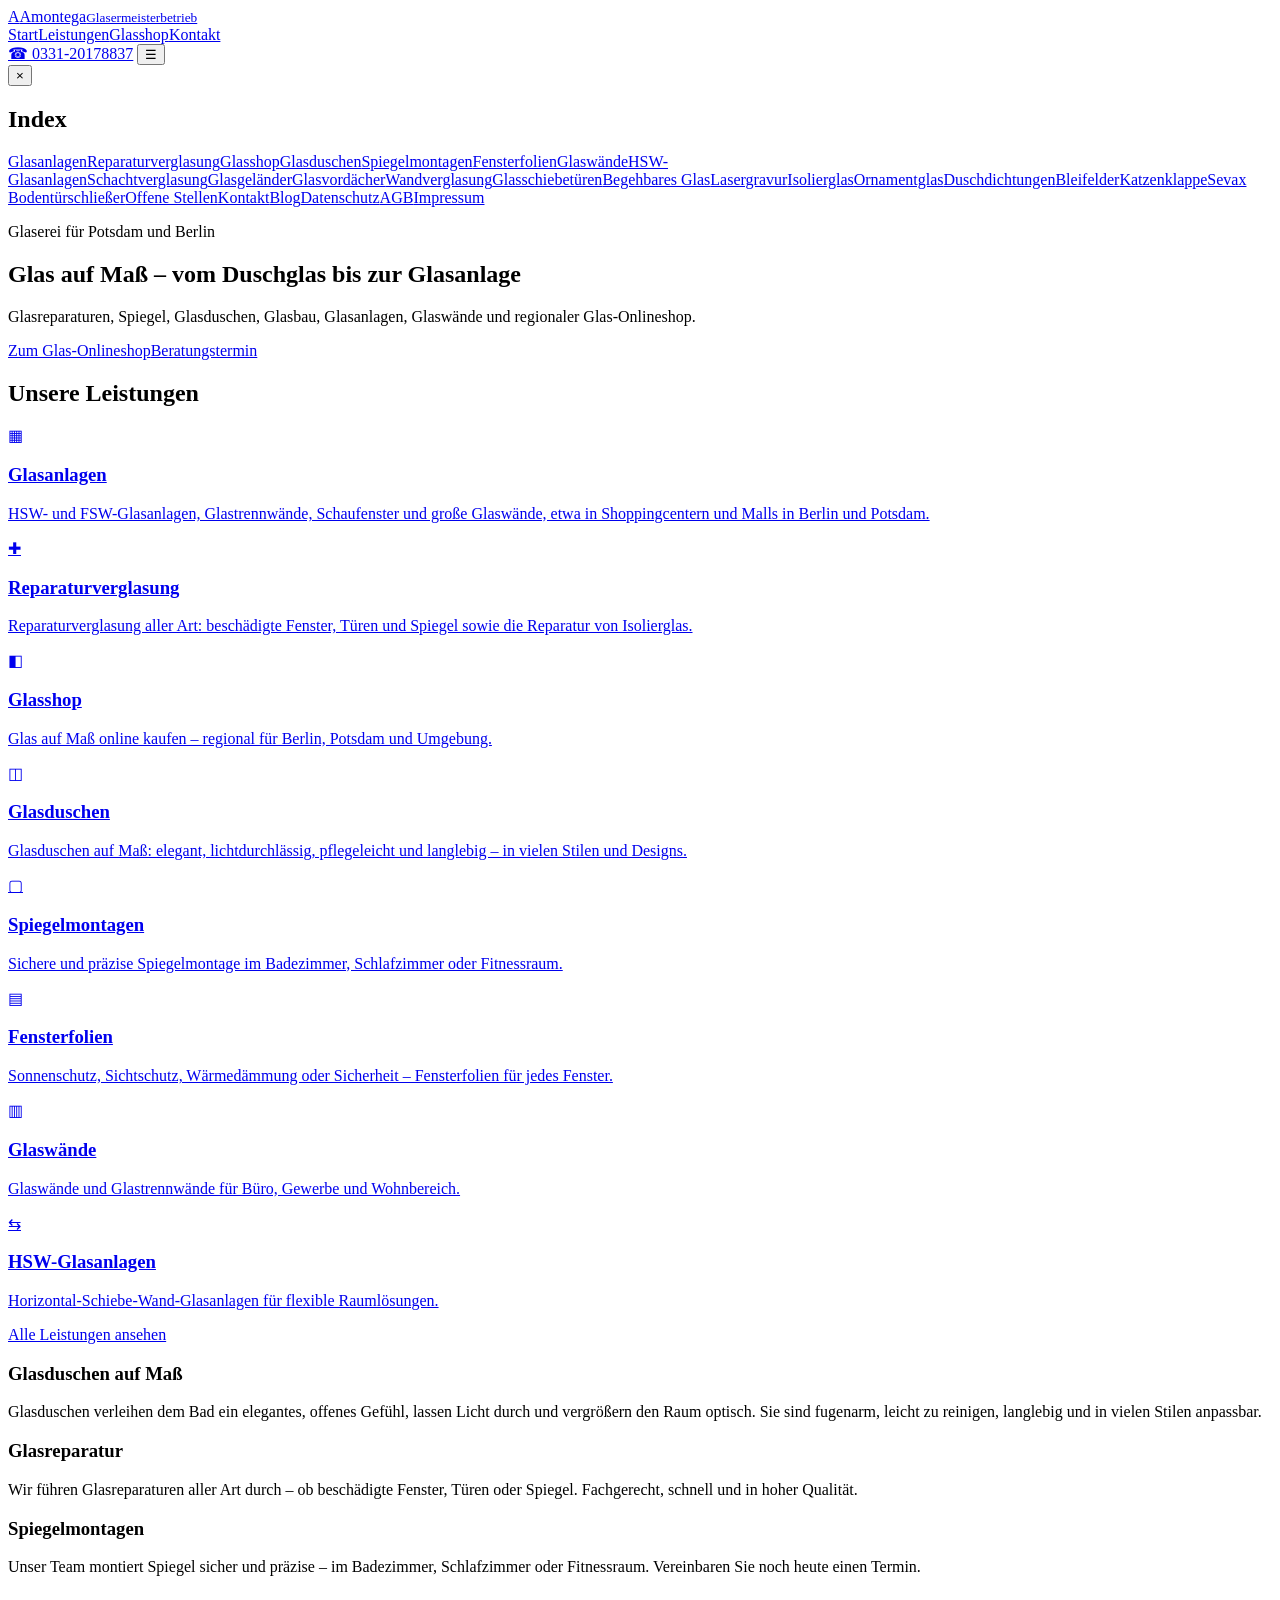
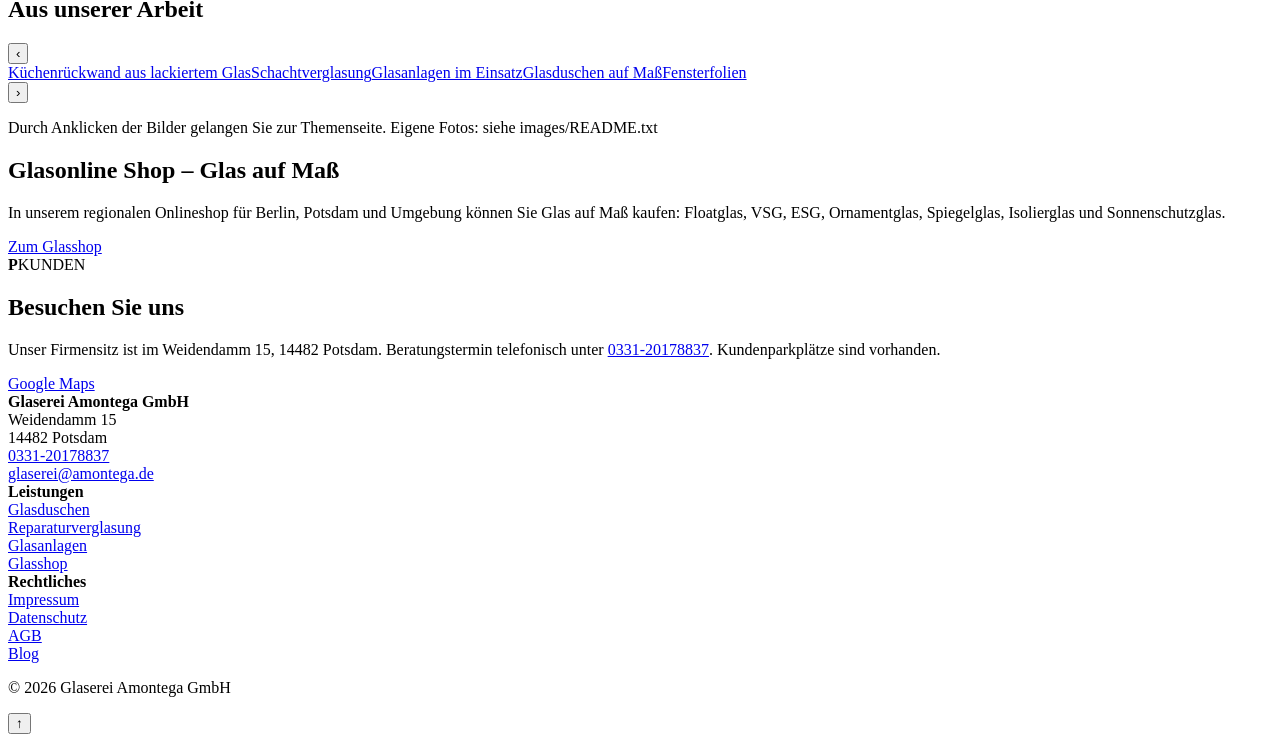
==== index.html @ 64cfe0cf "Add files via upload" ====
<!DOCTYPE html>
<html lang="de"><head><meta charset="utf-8"><meta name="viewport" content="width=device-width,initial-scale=1">
<title>Glaserei Potsdam & Berlin | Glaserei Amontega GmbH Potsdam</title>
<meta name="description" content="Glaserei Amontega GmbH in Potsdam: Glasduschen, Reparaturverglasung, Glasanlagen, Spiegel, Glas auf Maß für Berlin und Potsdam.">
<link rel="stylesheet" href="css/style.css"></head><body>
<div id="cookie" class="cookie" hidden>Diese Seite benutzt Cookies, lesen Sie bitte die <a href="datenschutz.html">Datenschutzhinweise</a>.<button id="cookieOk" aria-label="Schließen">×</button></div>
<header class="top"><div class="wrap bar">
<a class="logo" href="index.html"><span class="mark">A</span><span>Amontega<small>Glasermeisterbetrieb</small></span></a>
<nav class="main"><a href="index.html" class=active>Start</a><a href="leistungen.html">Leistungen</a><a href="glasshop.html">Glasshop</a><a href="kontakt.html">Kontakt</a></nav>
<a class="tel" href="tel:+4933120178837">☎ 0331-20178837</a>
<button class="burger" id="burger" aria-label="Index öffnen">☰</button></div></header>
<aside id="drawer" class="drawer" aria-hidden="true"><button id="drawerClose" aria-label="Schließen">×</button><h2>Index</h2><a href="leistungen.html#glasanlagen">Glasanlagen</a><a href="leistungen.html#reparaturverglasung">Reparaturverglasung</a><a href="leistungen.html#glasshop">Glasshop</a><a href="leistungen.html#glasduschen">Glasduschen</a><a href="leistungen.html#spiegelmontagen">Spiegelmontagen</a><a href="leistungen.html#fensterfolien">Fensterfolien</a><a href="leistungen.html#glaswaende">Glaswände</a><a href="leistungen.html#hsw-glasanlagen">HSW-Glasanlagen</a><a href="leistungen.html#schachtverglasung">Schachtverglasung</a><a href="leistungen.html#glasgelaender">Glasgeländer</a><a href="leistungen.html#glasvordaecher">Glasvordächer</a><a href="leistungen.html#wandverglasung">Wandverglasung</a><a href="leistungen.html#glasschiebetueren">Glasschiebetüren</a><a href="leistungen.html#begehbares-glas">Begehbares Glas</a><a href="leistungen.html#lasergravur">Lasergravur</a><a href="leistungen.html#isolierglas">Isolierglas</a><a href="leistungen.html#ornamentglas">Ornamentglas</a><a href="leistungen.html#duschdichtungen">Duschdichtungen</a><a href="leistungen.html#bleifelder">Bleifelder</a><a href="leistungen.html#katzenklappe">Katzenklappe</a><a href="leistungen.html#sevax-bodentuerschliesser">Sevax Bodentürschließer</a><a href="offene-stellen.html">Offene Stellen</a><a href="kontakt.html">Kontakt</a><a href="blog.html">Blog</a><a href="datenschutz.html">Datenschutz</a><a href="agb.html">AGB</a><a href="impressum.html">Impressum</a></aside>
<div id="shade" class="shade"></div><main>
<section class="hero"><div class="wrap herogrid"><div>
<p class="eyebrow">Glaserei für Potsdam und Berlin</p>
<h1>Glas auf Maß – vom Duschglas bis zur Glasanlage</h1>
<p class="lead">Glasreparaturen, Spiegel, Glasduschen, Glasbau, Glasanlagen, Glaswände und regionaler Glas-Onlineshop.</p>
<div class="btns"><a class="btn" href="glasshop.html">Zum Glas-Onlineshop</a><a class="btn ghost" href="kontakt.html">Beratungstermin</a></div></div>
<div class="glasart" aria-hidden="true"><i></i><i></i><i></i></div></div></section>
<section class="wrap sec"><h2>Unsere Leistungen</h2><div class="cards"><a class="card" href="leistungen.html#glasanlagen"><span class="ico">▦</span><h3>Glasanlagen</h3><p>HSW- und FSW-Glasanlagen, Glastrennwände, Schaufenster und große Glaswände, etwa in Shoppingcentern und Malls in Berlin und Potsdam.</p></a><a class="card" href="leistungen.html#reparaturverglasung"><span class="ico">✚</span><h3>Reparaturverglasung</h3><p>Reparaturverglasung aller Art: beschädigte Fenster, Türen und Spiegel sowie die Reparatur von Isolierglas.</p></a><a class="card" href="leistungen.html#glasshop"><span class="ico">◧</span><h3>Glasshop</h3><p>Glas auf Maß online kaufen – regional für Berlin, Potsdam und Umgebung.</p></a><a class="card" href="leistungen.html#glasduschen"><span class="ico">◫</span><h3>Glasduschen</h3><p>Glasduschen auf Maß: elegant, lichtdurchlässig, pflegeleicht und langlebig – in vielen Stilen und Designs.</p></a><a class="card" href="leistungen.html#spiegelmontagen"><span class="ico">▢</span><h3>Spiegelmontagen</h3><p>Sichere und präzise Spiegelmontage im Badezimmer, Schlafzimmer oder Fitnessraum.</p></a><a class="card" href="leistungen.html#fensterfolien"><span class="ico">▤</span><h3>Fensterfolien</h3><p>Sonnenschutz, Sichtschutz, Wärmedämmung oder Sicherheit – Fensterfolien für jedes Fenster.</p></a><a class="card" href="leistungen.html#glaswaende"><span class="ico">▥</span><h3>Glaswände</h3><p>Glaswände und Glastrennwände für Büro, Gewerbe und Wohnbereich.</p></a><a class="card" href="leistungen.html#hsw-glasanlagen"><span class="ico">⇆</span><h3>HSW-Glasanlagen</h3><p>Horizontal-Schiebe-Wand-Glasanlagen für flexible Raumlösungen.</p></a></div><p class="center"><a class="btn ghost" href="leistungen.html">Alle Leistungen ansehen</a></p></section>
<section class="band"><div class="wrap three">
<article><h3>Glasduschen auf Maß</h3><p>Glasduschen verleihen dem Bad ein elegantes, offenes Gefühl, lassen Licht durch und vergrößern den Raum optisch. Sie sind fugenarm, leicht zu reinigen, langlebig und in vielen Stilen anpassbar.</p></article>
<article><h3>Glasreparatur</h3><p>Wir führen Glasreparaturen aller Art durch – ob beschädigte Fenster, Türen oder Spiegel. Fachgerecht, schnell und in hoher Qualität.</p></article>
<article><h3>Spiegelmontagen</h3><p>Unser Team montiert Spiegel sicher und präzise – im Badezimmer, Schlafzimmer oder Fitnessraum. Vereinbaren Sie noch heute einen Termin.</p></article></div></section>
<section class="wrap sec"><h2>Aus unserer Arbeit</h2>
<div class="slider" id="slider"><button class="nav prev" aria-label="Zurück">‹</button><div class="track" id="track"><a class="slide s1" href="leistungen.html#wandverglasung"><span>Küchenrückwand aus lackiertem Glas</span></a><a class="slide s2" href="leistungen.html#schachtverglasung"><span>Schachtverglasung</span></a><a class="slide s3" href="leistungen.html#glasanlagen"><span>Glasanlagen im Einsatz</span></a><a class="slide s4" href="leistungen.html#glasduschen"><span>Glasduschen auf Maß</span></a><a class="slide s5" href="leistungen.html#fensterfolien"><span>Fensterfolien</span></a></div><button class="nav next" aria-label="Weiter">›</button></div>
<p class="center muted">Durch Anklicken der Bilder gelangen Sie zur Themenseite. Eigene Fotos: siehe images/README.txt</p></section>
<section class="wrap sec"><div class="shopbox"><div><h2>Glasonline Shop – Glas auf Maß</h2><p>In unserem regionalen Onlineshop für Berlin, Potsdam und Umgebung können Sie Glas auf Maß kaufen: Floatglas, VSG, ESG, Ornamentglas, Spiegelglas, Isolierglas und Sonnenschutzglas.</p></div><a class="btn" href="glasshop.html">Zum Glasshop</a></div></section>
<section class="wrap sec"><div class="visit"><div class="parkbadge"><b>P</b><span>KUNDEN</span></div><div>
<h2>Besuchen Sie uns</h2><p>Unser Firmensitz ist im Weidendamm 15, 14482 Potsdam. Beratungstermin telefonisch unter <a href="tel:+4933120178837">0331-20178837</a>. Kundenparkplätze sind vorhanden.</p>
<a class="btn" target="_blank" rel="noopener" href="https://www.google.com/maps/search/?api=1&query=Weidendamm+15+14482+Potsdam">Google Maps</a></div></div></section></main>
<footer><div class="wrap fgrid">
<div><strong>Glaserei Amontega GmbH</strong><br>Weidendamm 15<br>14482 Potsdam<br><a href="tel:+4933120178837">0331-20178837</a><br><a href="mailto:glaserei@amontega.de">glaserei@amontega.de</a></div>
<div><strong>Leistungen</strong><br><a href="leistungen.html#glasduschen">Glasduschen</a><br><a href="leistungen.html#reparaturverglasung">Reparaturverglasung</a><br><a href="leistungen.html#glasanlagen">Glasanlagen</a><br><a href="glasshop.html">Glasshop</a></div>
<div><strong>Rechtliches</strong><br><a href="impressum.html">Impressum</a><br><a href="datenschutz.html">Datenschutz</a><br><a href="agb.html">AGB</a><br><a href="blog.html">Blog</a></div></div>
<p class="copy">© 2026 Glaserei Amontega GmbH</p></footer>
<button id="toTop" class="totop" aria-label="Nach oben">↑</button>
<script src="js/main.js"></script></body></html>
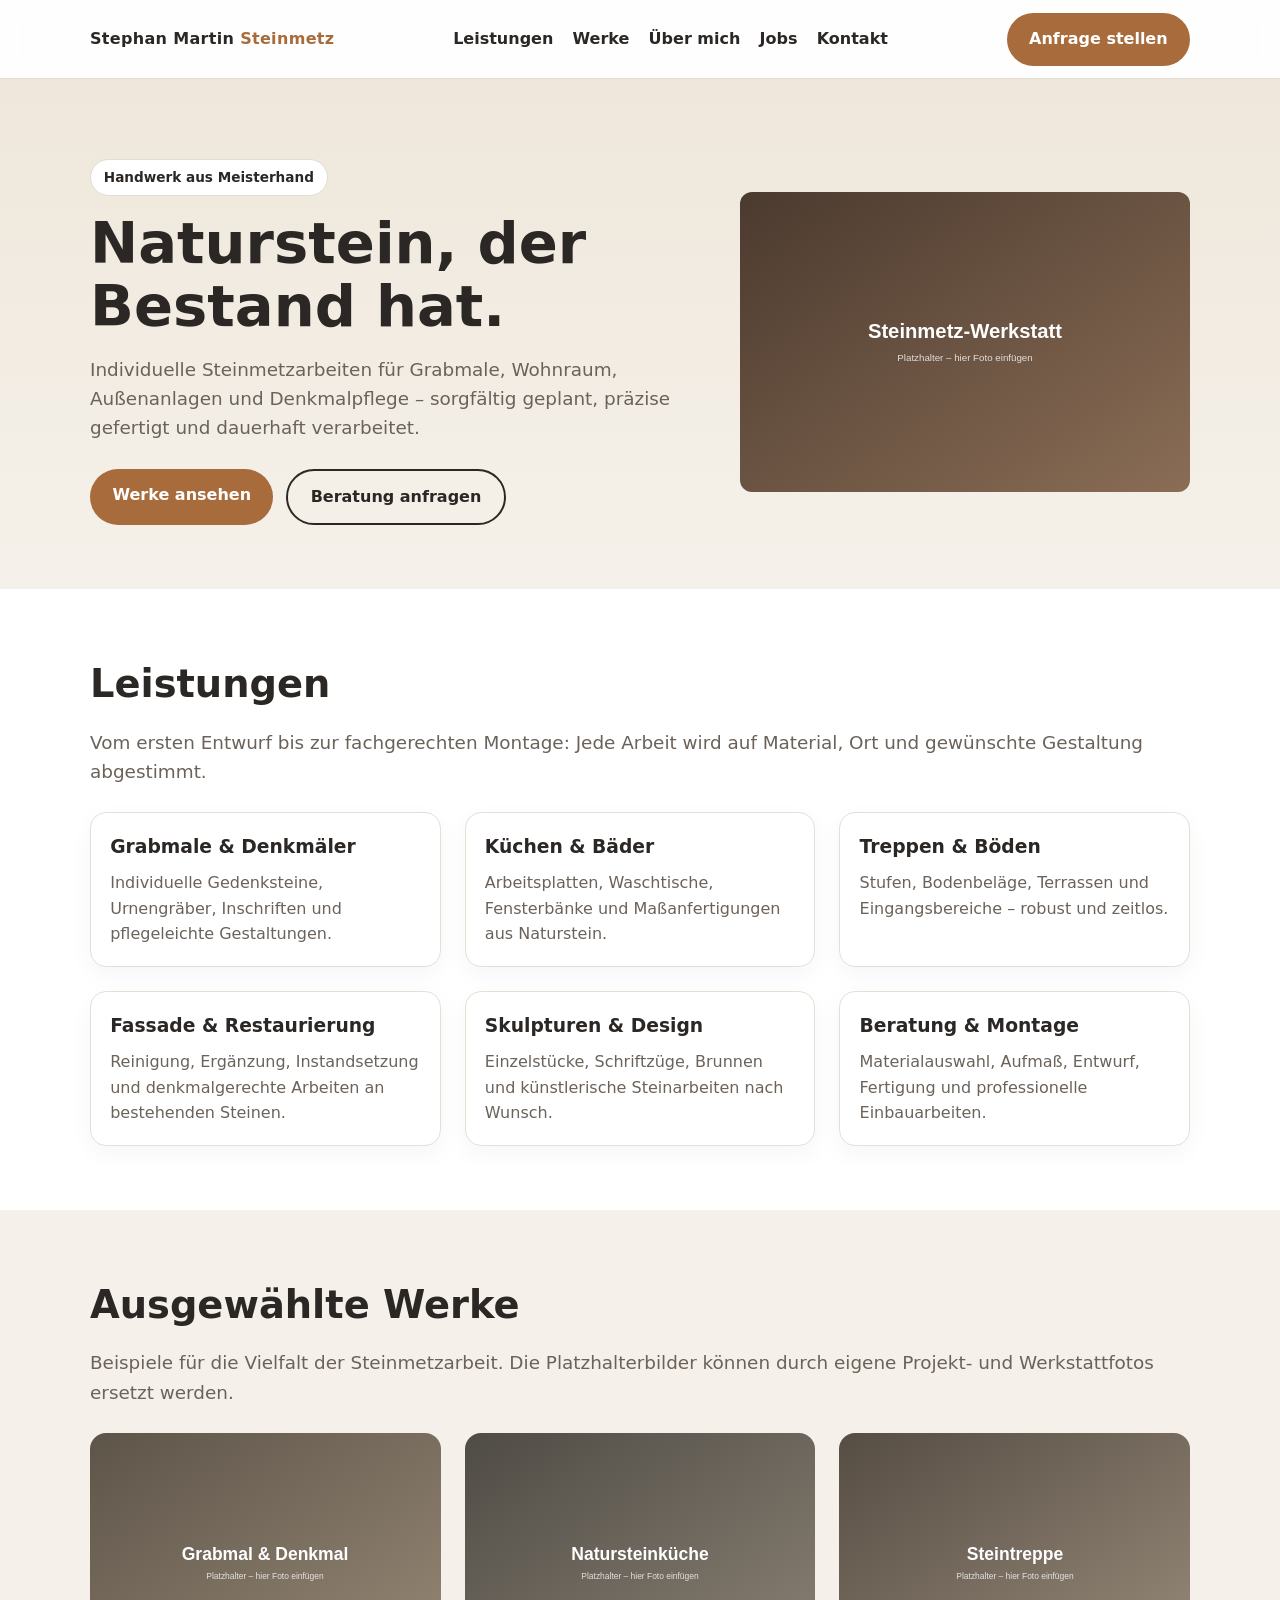
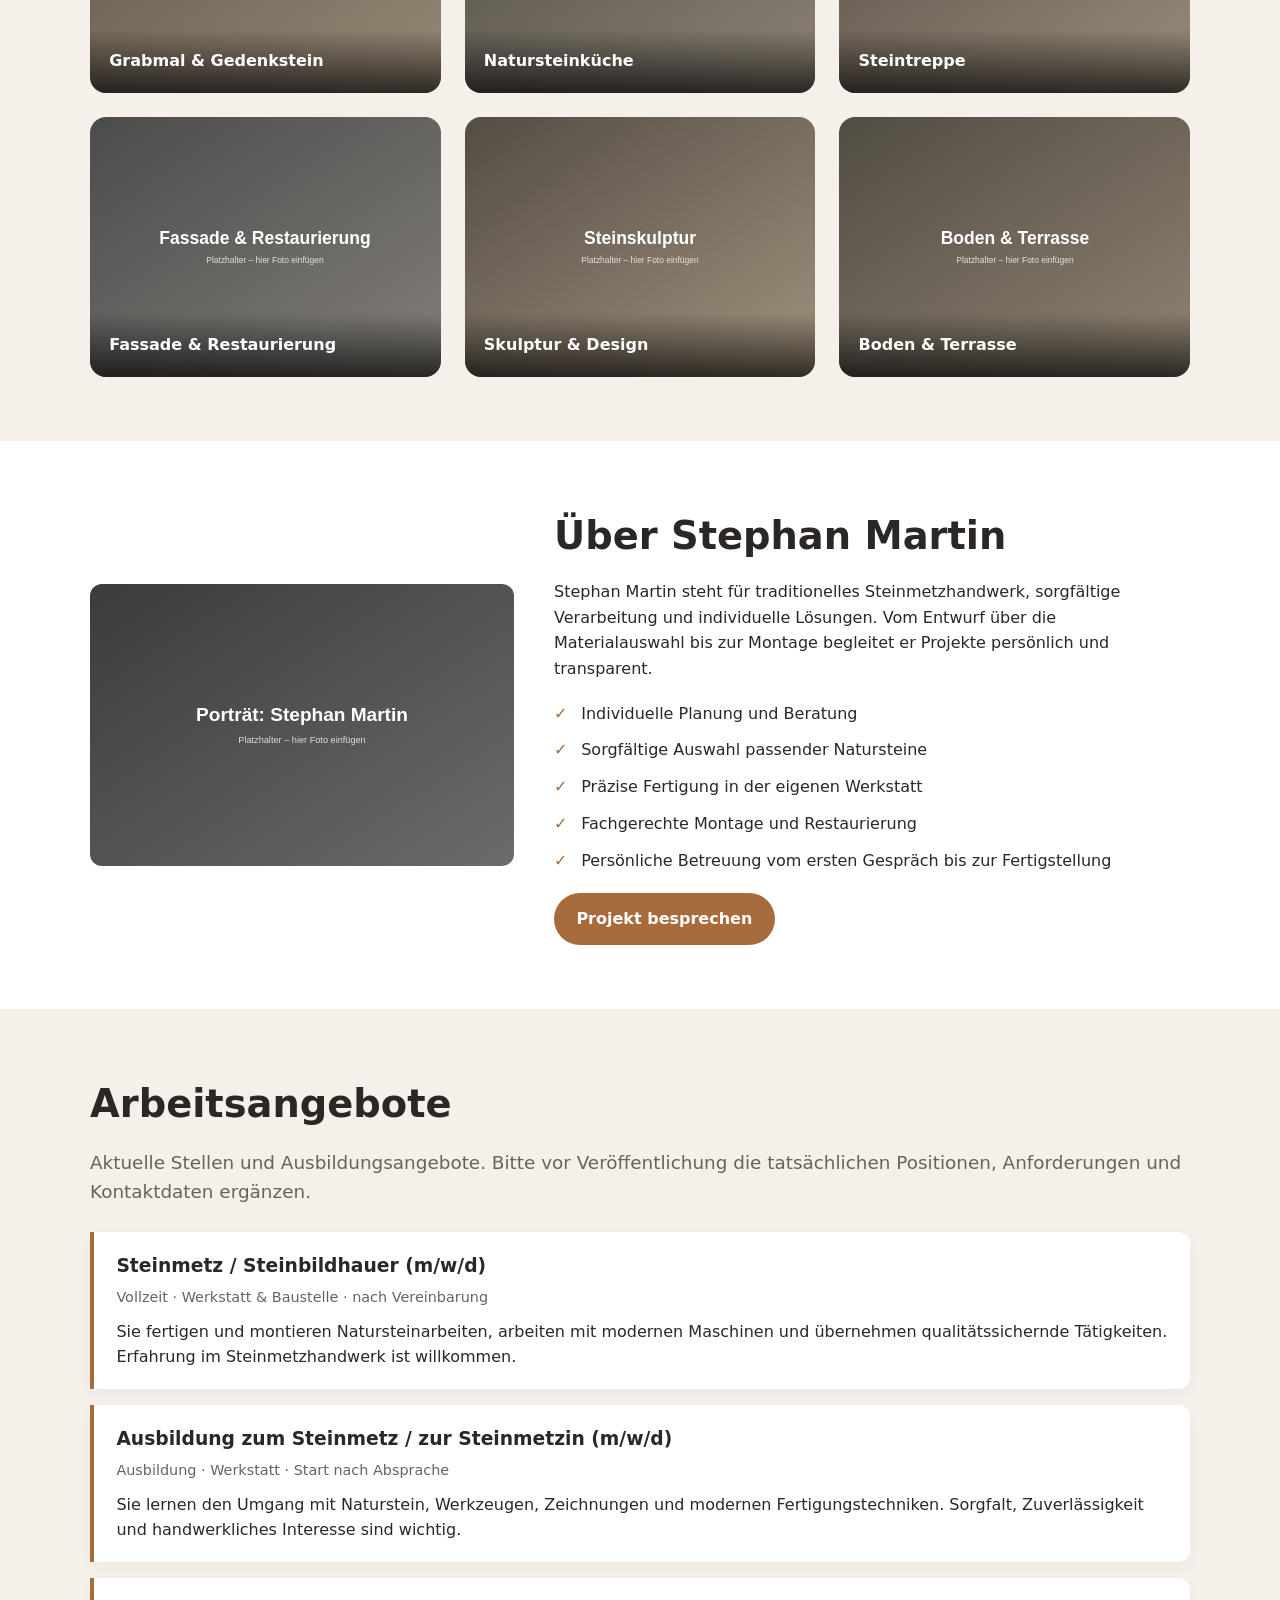
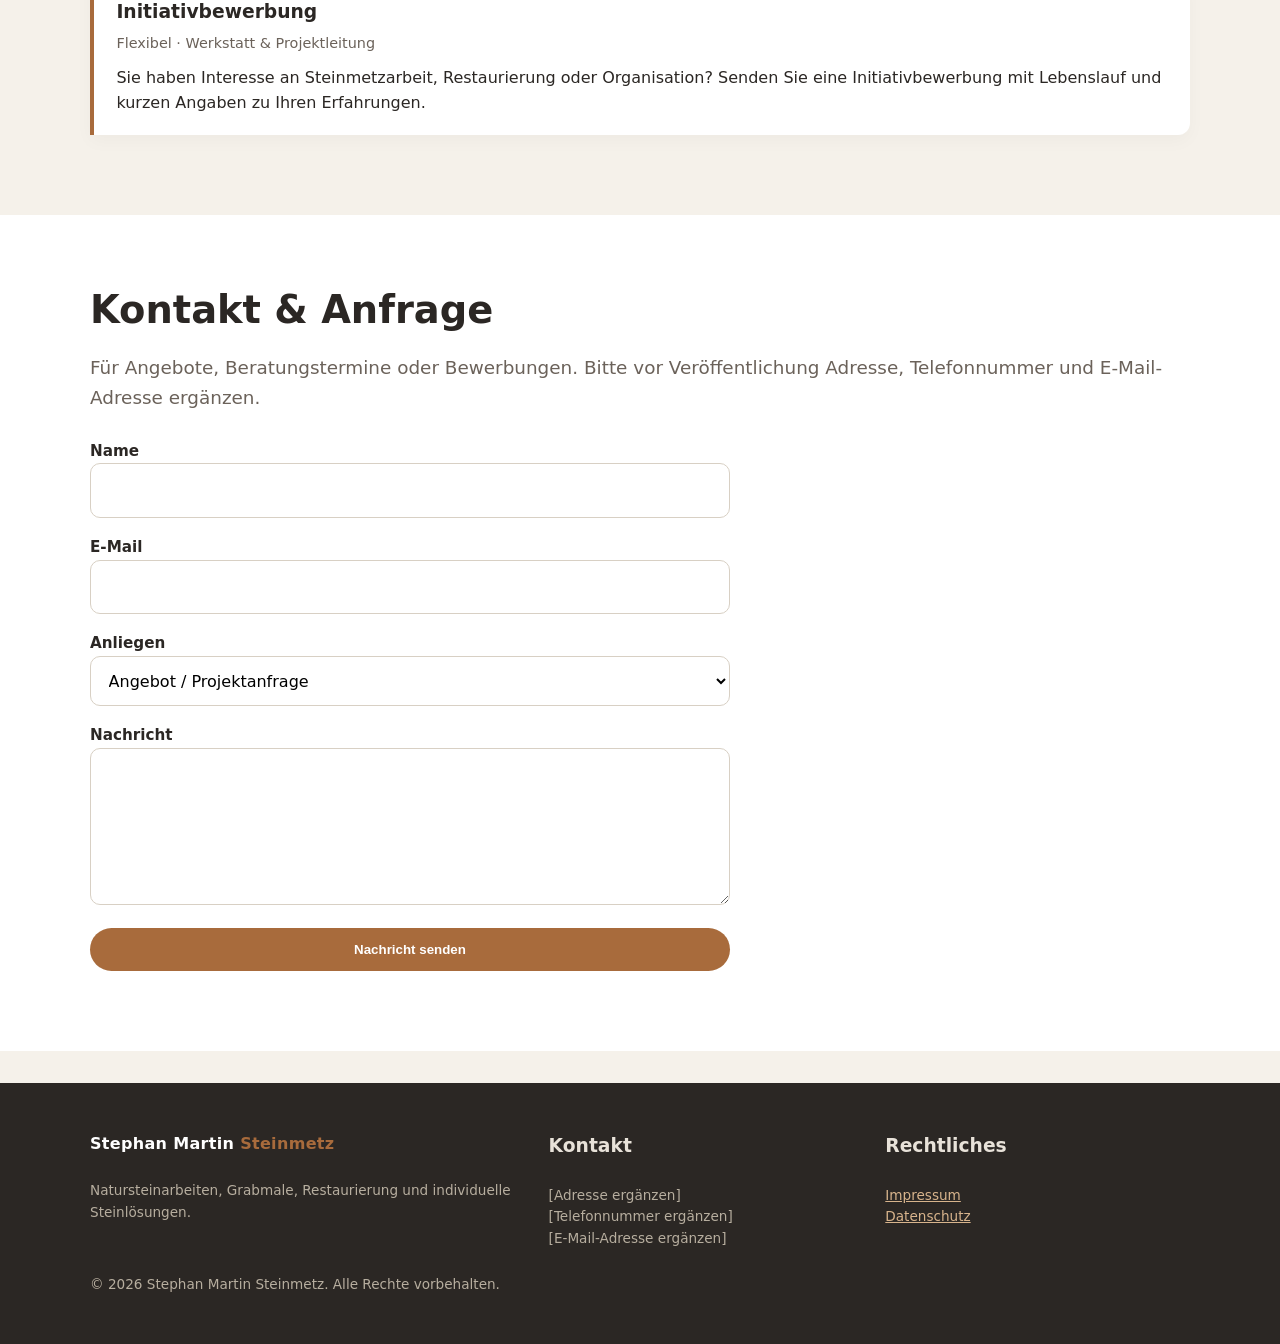
==== commit 9b8284ae: "Verschiebe den Website-Inhalt aus dem Unterordner in die Repository-Wurzel" ====
--- a/index.html
+++ b/index.html
@@ -1,38 +1,156 @@
-<!DOCTYPE html>
-<html lang="de"><head><meta charset="utf-8"><meta name="viewport" content="width=device-width,initial-scale=1">
-<title>Glaserei Potsdam & Berlin | Glaserei Amontega GmbH Potsdam</title>
-<meta name="description" content="Glaserei Amontega GmbH in Potsdam: Glasduschen, Reparaturverglasung, Glasanlagen, Spiegel, Glas auf Maß für Berlin und Potsdam.">
-<link rel="stylesheet" href="css/style.css"></head><body>
-<div id="cookie" class="cookie" hidden>Diese Seite benutzt Cookies, lesen Sie bitte die <a href="datenschutz.html">Datenschutzhinweise</a>.<button id="cookieOk" aria-label="Schließen">×</button></div>
-<header class="top"><div class="wrap bar">
-<a class="logo" href="index.html"><span class="mark">A</span><span>Amontega<small>Glasermeisterbetrieb</small></span></a>
-<nav class="main"><a href="index.html" class=active>Start</a><a href="leistungen.html">Leistungen</a><a href="glasshop.html">Glasshop</a><a href="kontakt.html">Kontakt</a></nav>
-<a class="tel" href="tel:+4933120178837">☎ 0331-20178837</a>
-<button class="burger" id="burger" aria-label="Index öffnen">☰</button></div></header>
-<aside id="drawer" class="drawer" aria-hidden="true"><button id="drawerClose" aria-label="Schließen">×</button><h2>Index</h2><a href="leistungen.html#glasanlagen">Glasanlagen</a><a href="leistungen.html#reparaturverglasung">Reparaturverglasung</a><a href="leistungen.html#glasshop">Glasshop</a><a href="leistungen.html#glasduschen">Glasduschen</a><a href="leistungen.html#spiegelmontagen">Spiegelmontagen</a><a href="leistungen.html#fensterfolien">Fensterfolien</a><a href="leistungen.html#glaswaende">Glaswände</a><a href="leistungen.html#hsw-glasanlagen">HSW-Glasanlagen</a><a href="leistungen.html#schachtverglasung">Schachtverglasung</a><a href="leistungen.html#glasgelaender">Glasgeländer</a><a href="leistungen.html#glasvordaecher">Glasvordächer</a><a href="leistungen.html#wandverglasung">Wandverglasung</a><a href="leistungen.html#glasschiebetueren">Glasschiebetüren</a><a href="leistungen.html#begehbares-glas">Begehbares Glas</a><a href="leistungen.html#lasergravur">Lasergravur</a><a href="leistungen.html#isolierglas">Isolierglas</a><a href="leistungen.html#ornamentglas">Ornamentglas</a><a href="leistungen.html#duschdichtungen">Duschdichtungen</a><a href="leistungen.html#bleifelder">Bleifelder</a><a href="leistungen.html#katzenklappe">Katzenklappe</a><a href="leistungen.html#sevax-bodentuerschliesser">Sevax Bodentürschließer</a><a href="offene-stellen.html">Offene Stellen</a><a href="kontakt.html">Kontakt</a><a href="blog.html">Blog</a><a href="datenschutz.html">Datenschutz</a><a href="agb.html">AGB</a><a href="impressum.html">Impressum</a></aside>
-<div id="shade" class="shade"></div><main>
-<section class="hero"><div class="wrap herogrid"><div>
-<p class="eyebrow">Glaserei für Potsdam und Berlin</p>
-<h1>Glas auf Maß – vom Duschglas bis zur Glasanlage</h1>
-<p class="lead">Glasreparaturen, Spiegel, Glasduschen, Glasbau, Glasanlagen, Glaswände und regionaler Glas-Onlineshop.</p>
-<div class="btns"><a class="btn" href="glasshop.html">Zum Glas-Onlineshop</a><a class="btn ghost" href="kontakt.html">Beratungstermin</a></div></div>
-<div class="glasart" aria-hidden="true"><i></i><i></i><i></i></div></div></section>
-<section class="wrap sec"><h2>Unsere Leistungen</h2><div class="cards"><a class="card" href="leistungen.html#glasanlagen"><span class="ico">▦</span><h3>Glasanlagen</h3><p>HSW- und FSW-Glasanlagen, Glastrennwände, Schaufenster und große Glaswände, etwa in Shoppingcentern und Malls in Berlin und Potsdam.</p></a><a class="card" href="leistungen.html#reparaturverglasung"><span class="ico">✚</span><h3>Reparaturverglasung</h3><p>Reparaturverglasung aller Art: beschädigte Fenster, Türen und Spiegel sowie die Reparatur von Isolierglas.</p></a><a class="card" href="leistungen.html#glasshop"><span class="ico">◧</span><h3>Glasshop</h3><p>Glas auf Maß online kaufen – regional für Berlin, Potsdam und Umgebung.</p></a><a class="card" href="leistungen.html#glasduschen"><span class="ico">◫</span><h3>Glasduschen</h3><p>Glasduschen auf Maß: elegant, lichtdurchlässig, pflegeleicht und langlebig – in vielen Stilen und Designs.</p></a><a class="card" href="leistungen.html#spiegelmontagen"><span class="ico">▢</span><h3>Spiegelmontagen</h3><p>Sichere und präzise Spiegelmontage im Badezimmer, Schlafzimmer oder Fitnessraum.</p></a><a class="card" href="leistungen.html#fensterfolien"><span class="ico">▤</span><h3>Fensterfolien</h3><p>Sonnenschutz, Sichtschutz, Wärmedämmung oder Sicherheit – Fensterfolien für jedes Fenster.</p></a><a class="card" href="leistungen.html#glaswaende"><span class="ico">▥</span><h3>Glaswände</h3><p>Glaswände und Glastrennwände für Büro, Gewerbe und Wohnbereich.</p></a><a class="card" href="leistungen.html#hsw-glasanlagen"><span class="ico">⇆</span><h3>HSW-Glasanlagen</h3><p>Horizontal-Schiebe-Wand-Glasanlagen für flexible Raumlösungen.</p></a></div><p class="center"><a class="btn ghost" href="leistungen.html">Alle Leistungen ansehen</a></p></section>
-<section class="band"><div class="wrap three">
-<article><h3>Glasduschen auf Maß</h3><p>Glasduschen verleihen dem Bad ein elegantes, offenes Gefühl, lassen Licht durch und vergrößern den Raum optisch. Sie sind fugenarm, leicht zu reinigen, langlebig und in vielen Stilen anpassbar.</p></article>
-<article><h3>Glasreparatur</h3><p>Wir führen Glasreparaturen aller Art durch – ob beschädigte Fenster, Türen oder Spiegel. Fachgerecht, schnell und in hoher Qualität.</p></article>
-<article><h3>Spiegelmontagen</h3><p>Unser Team montiert Spiegel sicher und präzise – im Badezimmer, Schlafzimmer oder Fitnessraum. Vereinbaren Sie noch heute einen Termin.</p></article></div></section>
-<section class="wrap sec"><h2>Aus unserer Arbeit</h2>
-<div class="slider" id="slider"><button class="nav prev" aria-label="Zurück">‹</button><div class="track" id="track"><a class="slide s1" href="leistungen.html#wandverglasung"><span>Küchenrückwand aus lackiertem Glas</span></a><a class="slide s2" href="leistungen.html#schachtverglasung"><span>Schachtverglasung</span></a><a class="slide s3" href="leistungen.html#glasanlagen"><span>Glasanlagen im Einsatz</span></a><a class="slide s4" href="leistungen.html#glasduschen"><span>Glasduschen auf Maß</span></a><a class="slide s5" href="leistungen.html#fensterfolien"><span>Fensterfolien</span></a></div><button class="nav next" aria-label="Weiter">›</button></div>
-<p class="center muted">Durch Anklicken der Bilder gelangen Sie zur Themenseite. Eigene Fotos: siehe images/README.txt</p></section>
-<section class="wrap sec"><div class="shopbox"><div><h2>Glasonline Shop – Glas auf Maß</h2><p>In unserem regionalen Onlineshop für Berlin, Potsdam und Umgebung können Sie Glas auf Maß kaufen: Floatglas, VSG, ESG, Ornamentglas, Spiegelglas, Isolierglas und Sonnenschutzglas.</p></div><a class="btn" href="glasshop.html">Zum Glasshop</a></div></section>
-<section class="wrap sec"><div class="visit"><div class="parkbadge"><b>P</b><span>KUNDEN</span></div><div>
-<h2>Besuchen Sie uns</h2><p>Unser Firmensitz ist im Weidendamm 15, 14482 Potsdam. Beratungstermin telefonisch unter <a href="tel:+4933120178837">0331-20178837</a>. Kundenparkplätze sind vorhanden.</p>
-<a class="btn" target="_blank" rel="noopener" href="https://www.google.com/maps/search/?api=1&query=Weidendamm+15+14482+Potsdam">Google Maps</a></div></div></section></main>
-<footer><div class="wrap fgrid">
-<div><strong>Glaserei Amontega GmbH</strong><br>Weidendamm 15<br>14482 Potsdam<br><a href="tel:+4933120178837">0331-20178837</a><br><a href="mailto:glaserei@amontega.de">glaserei@amontega.de</a></div>
-<div><strong>Leistungen</strong><br><a href="leistungen.html#glasduschen">Glasduschen</a><br><a href="leistungen.html#reparaturverglasung">Reparaturverglasung</a><br><a href="leistungen.html#glasanlagen">Glasanlagen</a><br><a href="glasshop.html">Glasshop</a></div>
-<div><strong>Rechtliches</strong><br><a href="impressum.html">Impressum</a><br><a href="datenschutz.html">Datenschutz</a><br><a href="agb.html">AGB</a><br><a href="blog.html">Blog</a></div></div>
-<p class="copy">© 2026 Glaserei Amontega GmbH</p></footer>
-<button id="toTop" class="totop" aria-label="Nach oben">↑</button>
-<script src="js/main.js"></script></body></html>+<!doctype html>
+<html lang="de">
+<head>
+<meta charset="utf-8">
+<meta name="viewport" content="width=device-width,initial-scale=1">
+<title>Stephan Martin Steinmetz – Naturstein, Grabmale & Restaurierung</title>
+<meta name="description" content="Stephan Martin Steinmetz: individuelle Natursteinarbeiten, Grabmale, Küchen, Treppen, Fassaden und Restaurierungen. Kontakt und offene Stellen.">
+<link rel="stylesheet" href="assets/css/styles.css">
+</head>
+<body>
+<header>
+  <div class="container nav">
+    <div class="brand">Stephan Martin <span>Steinmetz</span></div>
+    <nav>
+      <ul>
+        <li><a href="#leistungen">Leistungen</a></li>
+        <li><a href="#werke">Werke</a></li>
+        <li><a href="#ueber">Über mich</a></li>
+        <li><a href="#jobs">Jobs</a></li>
+        <li><a href="#kontakt">Kontakt</a></li>
+      </ul>
+    </nav>
+    <a class="btn" href="#kontakt">Anfrage stellen</a>
+  </div>
+</header>
+
+<main>
+<section class="hero">
+  <div class="container hero-grid">
+    <div>
+      <span class="badge">Handwerk aus Meisterhand</span>
+      <h1>Naturstein, der Bestand hat.</h1>
+      <p class="lead">Individuelle Steinmetzarbeiten für Grabmale, Wohnraum, Außenanlagen und Denkmalpflege – sorgfältig geplant, präzise gefertigt und dauerhaft verarbeitet.</p>
+      <div style="display:flex;gap:.8rem;flex-wrap:wrap">
+        <a class="btn" href="#werke">Werke ansehen</a>
+        <a class="btn btn-outline" href="#kontakt">Beratung anfragen</a>
+      </div>
+    </div>
+    <img src="assets/img/hero-workshop.svg" alt="Steinmetz-Werkstatt mit Natursteinarbeiten">
+  </div>
+</section>
+
+<section id="leistungen" class="section-alt">
+  <div class="container">
+    <h2>Leistungen</h2>
+    <p class="lead">Vom ersten Entwurf bis zur fachgerechten Montage: Jede Arbeit wird auf Material, Ort und gewünschte Gestaltung abgestimmt.</p>
+    <div class="grid-3">
+      <article class="card"><div class="card-body"><h3>Grabmale &amp; Denkmäler</h3><p>Individuelle Gedenksteine, Urnengräber, Inschriften und pflegeleichte Gestaltungen.</p></div></article>
+      <article class="card"><div class="card-body"><h3>Küchen &amp; Bäder</h3><p>Arbeitsplatten, Waschtische, Fensterbänke und Maßanfertigungen aus Naturstein.</p></div></article>
+      <article class="card"><div class="card-body"><h3>Treppen &amp; Böden</h3><p>Stufen, Bodenbeläge, Terrassen und Eingangsbereiche – robust und zeitlos.</p></div></article>
+      <article class="card"><div class="card-body"><h3>Fassade &amp; Restaurierung</h3><p>Reinigung, Ergänzung, Instandsetzung und denkmalgerechte Arbeiten an bestehenden Steinen.</p></div></article>
+      <article class="card"><div class="card-body"><h3>Skulpturen &amp; Design</h3><p>Einzelstücke, Schriftzüge, Brunnen und künstlerische Steinarbeiten nach Wunsch.</p></div></article>
+      <article class="card"><div class="card-body"><h3>Beratung &amp; Montage</h3><p>Materialauswahl, Aufmaß, Entwurf, Fertigung und professionelle Einbauarbeiten.</p></div></article>
+    </div>
+  </div>
+</section>
+
+<section id="werke">
+  <div class="container">
+    <h2>Ausgewählte Werke</h2>
+    <p class="lead">Beispiele für die Vielfalt der Steinmetzarbeit. Die Platzhalterbilder können durch eigene Projekt- und Werkstattfotos ersetzt werden.</p>
+    <div class="works">
+      <figure class="work"><img src="assets/img/work-grabmal.svg" alt="Grabmal aus Naturstein"><figcaption>Grabmal &amp; Gedenkstein</figcaption></figure>
+      <figure class="work"><img src="assets/img/work-kueche.svg" alt="Natursteinküche"><figcaption>Natursteinküche</figcaption></figure>
+      <figure class="work"><img src="assets/img/work-treppe.svg" alt="Steintreppe"><figcaption>Steintreppe</figcaption></figure>
+      <figure class="work"><img src="assets/img/work-fassade.svg" alt="Fassadenrestaurierung"><figcaption>Fassade &amp; Restaurierung</figcaption></figure>
+      <figure class="work"><img src="assets/img/work-skulptur.svg" alt="Steinskulptur"><figcaption>Skulptur &amp; Design</figcaption></figure>
+      <figure class="work"><img src="assets/img/work-boden.svg" alt="Natursteinboden"><figcaption>Boden &amp; Terrasse</figcaption></figure>
+    </div>
+  </div>
+</section>
+
+<section id="ueber" class="section-alt">
+  <div class="container about-grid">
+    <img src="assets/img/portrait-placeholder.svg" alt="Porträt von Stephan Martin – Platzhalter">
+    <div>
+      <h2>Über Stephan Martin</h2>
+      <p>Stephan Martin steht für traditionelles Steinmetzhandwerk, sorgfältige Verarbeitung und individuelle Lösungen. Vom Entwurf über die Materialauswahl bis zur Montage begleitet er Projekte persönlich und transparent.</p>
+      <ul class="features">
+        <li>Individuelle Planung und Beratung</li>
+        <li>Sorgfältige Auswahl passender Natursteine</li>
+        <li>Präzise Fertigung in der eigenen Werkstatt</li>
+        <li>Fachgerechte Montage und Restaurierung</li>
+        <li>Persönliche Betreuung vom ersten Gespräch bis zur Fertigstellung</li>
+      </ul>
+      <p style="margin-top:1.2rem"><a class="btn" href="#kontakt">Projekt besprechen</a></p>
+    </div>
+  </div>
+</section>
+
+<section id="jobs">
+  <div class="container">
+    <h2>Arbeitsangebote</h2>
+    <p class="lead">Aktuelle Stellen und Ausbildungsangebote. Bitte vor Veröffentlichung die tatsächlichen Positionen, Anforderungen und Kontaktdaten ergänzen.</p>
+    <div class="job">
+      <h3>Steinmetz / Steinbildhauer (m/w/d)</h3>
+      <div class="job-meta">Vollzeit · Werkstatt &amp; Baustelle · nach Vereinbarung</div>
+      <p>Sie fertigen und montieren Natursteinarbeiten, arbeiten mit modernen Maschinen und übernehmen qualitätssichernde Tätigkeiten. Erfahrung im Steinmetzhandwerk ist willkommen.</p>
+    </div>
+    <div class="job">
+      <h3>Ausbildung zum Steinmetz / zur Steinmetzin (m/w/d)</h3>
+      <div class="job-meta">Ausbildung · Werkstatt · Start nach Absprache</div>
+      <p>Sie lernen den Umgang mit Naturstein, Werkzeugen, Zeichnungen und modernen Fertigungstechniken. Sorgfalt, Zuverlässigkeit und handwerkliches Interesse sind wichtig.</p>
+    </div>
+    <div class="job">
+      <h3>Initiativbewerbung</h3>
+      <div class="job-meta">Flexibel · Werkstatt &amp; Projektleitung</div>
+      <p>Sie haben Interesse an Steinmetzarbeit, Restaurierung oder Organisation? Senden Sie eine Initiativbewerbung mit Lebenslauf und kurzen Angaben zu Ihren Erfahrungen.</p>
+    </div>
+  </div>
+</section>
+
+<section id="kontakt" class="section-alt">
+  <div class="container">
+    <h2>Kontakt &amp; Anfrage</h2>
+    <p class="lead">Für Angebote, Beratungstermine oder Bewerbungen. Bitte vor Veröffentlichung Adresse, Telefonnummer und E-Mail-Adresse ergänzen.</p>
+    <form id="contactForm">
+      <div><label for="name">Name</label><input id="name" name="name" required></div>
+      <div><label for="email">E-Mail</label><input id="email" name="email" type="email" required></div>
+      <div><label for="topic">Anliegen</label>
+        <select id="topic" name="topic">
+          <option>Angebot / Projektanfrage</option>
+          <option>Grabmal &amp; Denkmal</option>
+          <option>Küche, Bad oder Boden</option>
+          <option>Restaurierung</option>
+          <option>Bewerbung</option>
+        </select>
+      </div>
+      <div><label for="message">Nachricht</label><textarea id="message" name="message" rows="5" required></textarea></div>
+      <button class="btn" type="submit">Nachricht senden</button>
+      <p id="formNote" style="color:var(--muted)"></p>
+    </form>
+  </div>
+</section>
+</main>
+
+<footer>
+  <div class="container footer-grid">
+    <div>
+      <div class="brand" style="color:#fff">Stephan Martin <span>Steinmetz</span></div>
+      <p class="small">Natursteinarbeiten, Grabmale, Restaurierung und individuelle Steinlösungen.</p>
+    </div>
+    <div>
+      <h3>Kontakt</h3>
+      <p class="small">[Adresse ergänzen]<br>[Telefonnummer ergänzen]<br>[E-Mail-Adresse ergänzen]</p>
+    </div>
+    <div>
+      <h3>Rechtliches</h3>
+      <p class="small"><a href="#">Impressum</a><br><a href="#">Datenschutz</a></p>
+    </div>
+  </div>
+  <div class="container small">© <span id="year"></span> Stephan Martin Steinmetz. Alle Rechte vorbehalten.</div>
+</footer>
+<script src="assets/js/main.js"></script>
+</body>
+</html>
--- a/assets/css/styles.css
+++ b/assets/css/styles.css
@@ -0,0 +1,49 @@
+:root{--stone:#f5f1ea;--dark:#2b2724;--accent:#a86b3c;--accent-dark:#7c4d28;--muted:#6b625a}
+*{box-sizing:border-box;margin:0;padding:0}
+body{font-family:system-ui,-apple-system,"Segoe UI",Roboto,Arial,sans-serif;color:var(--dark);background:var(--stone);line-height:1.6}
+img{max-width:100%;display:block;border-radius:12px}
+a{color:var(--accent-dark)}
+.container{width:min(1100px,92%);margin:auto}
+header{position:sticky;top:0;background:#ffffffee;backdrop-filter:blur(8px);border-bottom:1px solid #e2dcd2;z-index:10}
+.nav{display:flex;align-items:center;justify-content:space-between;padding:.8rem 0}
+.brand{font-weight:800;letter-spacing:.02em}
+.brand span{color:var(--accent)}
+nav ul{display:flex;gap:1.2rem;list-style:none}
+nav a{text-decoration:none;color:var(--dark);font-weight:600}
+nav a:hover{color:var(--accent)}
+.btn{display:inline-block;background:var(--accent);color:#fff;padding:.85rem 1.4rem;border-radius:999px;text-decoration:none;font-weight:700;border:0;cursor:pointer}
+.btn:hover{background:var(--accent-dark)}
+.btn-outline{background:transparent;color:var(--dark);border:2px solid var(--dark)}
+.btn-outline:hover{background:var(--dark);color:#fff}
+.hero{padding:5rem 0 4rem;background:linear-gradient(180deg,#efe7db,#f5f1ea)}
+.hero-grid{display:grid;grid-template-columns:1.15fr .85fr;gap:2.5rem;align-items:center}
+h1{font-size:clamp(2.2rem,5vw,3.6rem);line-height:1.1;margin-bottom:1rem}
+h2{font-size:clamp(1.7rem,3vw,2.4rem);margin-bottom:.8rem}
+.lead{font-size:1.15rem;color:var(--muted);margin-bottom:1.6rem}
+.badge{display:inline-block;background:#fff;border:1px solid #e2dcd2;padding:.4rem .8rem;border-radius:999px;font-size:.85rem;font-weight:700;margin-bottom:1rem}
+section{padding:4rem 0}
+.section-alt{background:#fff}
+.grid-3{display:grid;grid-template-columns:repeat(3,1fr);gap:1.5rem}
+.card{background:#fff;border:1px solid #e6dfd4;border-radius:16px;overflow:hidden;box-shadow:0 8px 24px #0000000a}
+.card-body{padding:1.2rem}
+.card h3{margin-bottom:.5rem}
+.card p{color:var(--muted)}
+.works{display:grid;grid-template-columns:repeat(3,1fr);gap:1.5rem}
+.work{position:relative;overflow:hidden;border-radius:16px}
+.work img{height:260px;object-fit:cover;width:100%}
+.work figcaption{position:absolute;inset:auto 0 0 0;background:linear-gradient(transparent,#000000b3);color:#fff;padding:1.2rem;font-weight:700}
+.about-grid{display:grid;grid-template-columns:.8fr 1.2fr;gap:2.5rem;align-items:center}
+ul.features{list-style:none;display:grid;gap:.7rem;margin-top:1.2rem}
+ul.features li{padding-left:1.7rem;position:relative}
+ul.features li:before{content:"✓";position:absolute;left:0;color:var(--accent);font-weight:800}
+.job{border-left:4px solid var(--accent);background:#fff;padding:1.2rem 1.4rem;border-radius:0 12px 12px 0;margin-bottom:1rem;box-shadow:0 6px 18px #00000008}
+.job h3{margin-bottom:.3rem}
+.job-meta{font-size:.9rem;color:var(--muted);margin-bottom:.6rem}
+form{display:grid;gap:1rem;max-width:640px}
+input,textarea,select{width:100%;padding:.85rem;border:1px solid #d8d0c4;border-radius:10px;font:inherit;background:#fff}
+label{font-weight:600;font-size:.95rem}
+footer{background:var(--dark);color:#e8e2d9;padding:3rem 0;margin-top:2rem}
+footer a{color:#d8b48c}
+.footer-grid{display:grid;grid-template-columns:1.4fr 1fr 1fr;gap:2rem}
+.small{font-size:.85rem;color:#b7ae9f;margin-top:1.5rem}
+@media(max-width:900px){.hero-grid,.about-grid,.footer-grid{grid-template-columns:1fr}.grid-3,.works{grid-template-columns:1fr}nav ul{display:none}}
